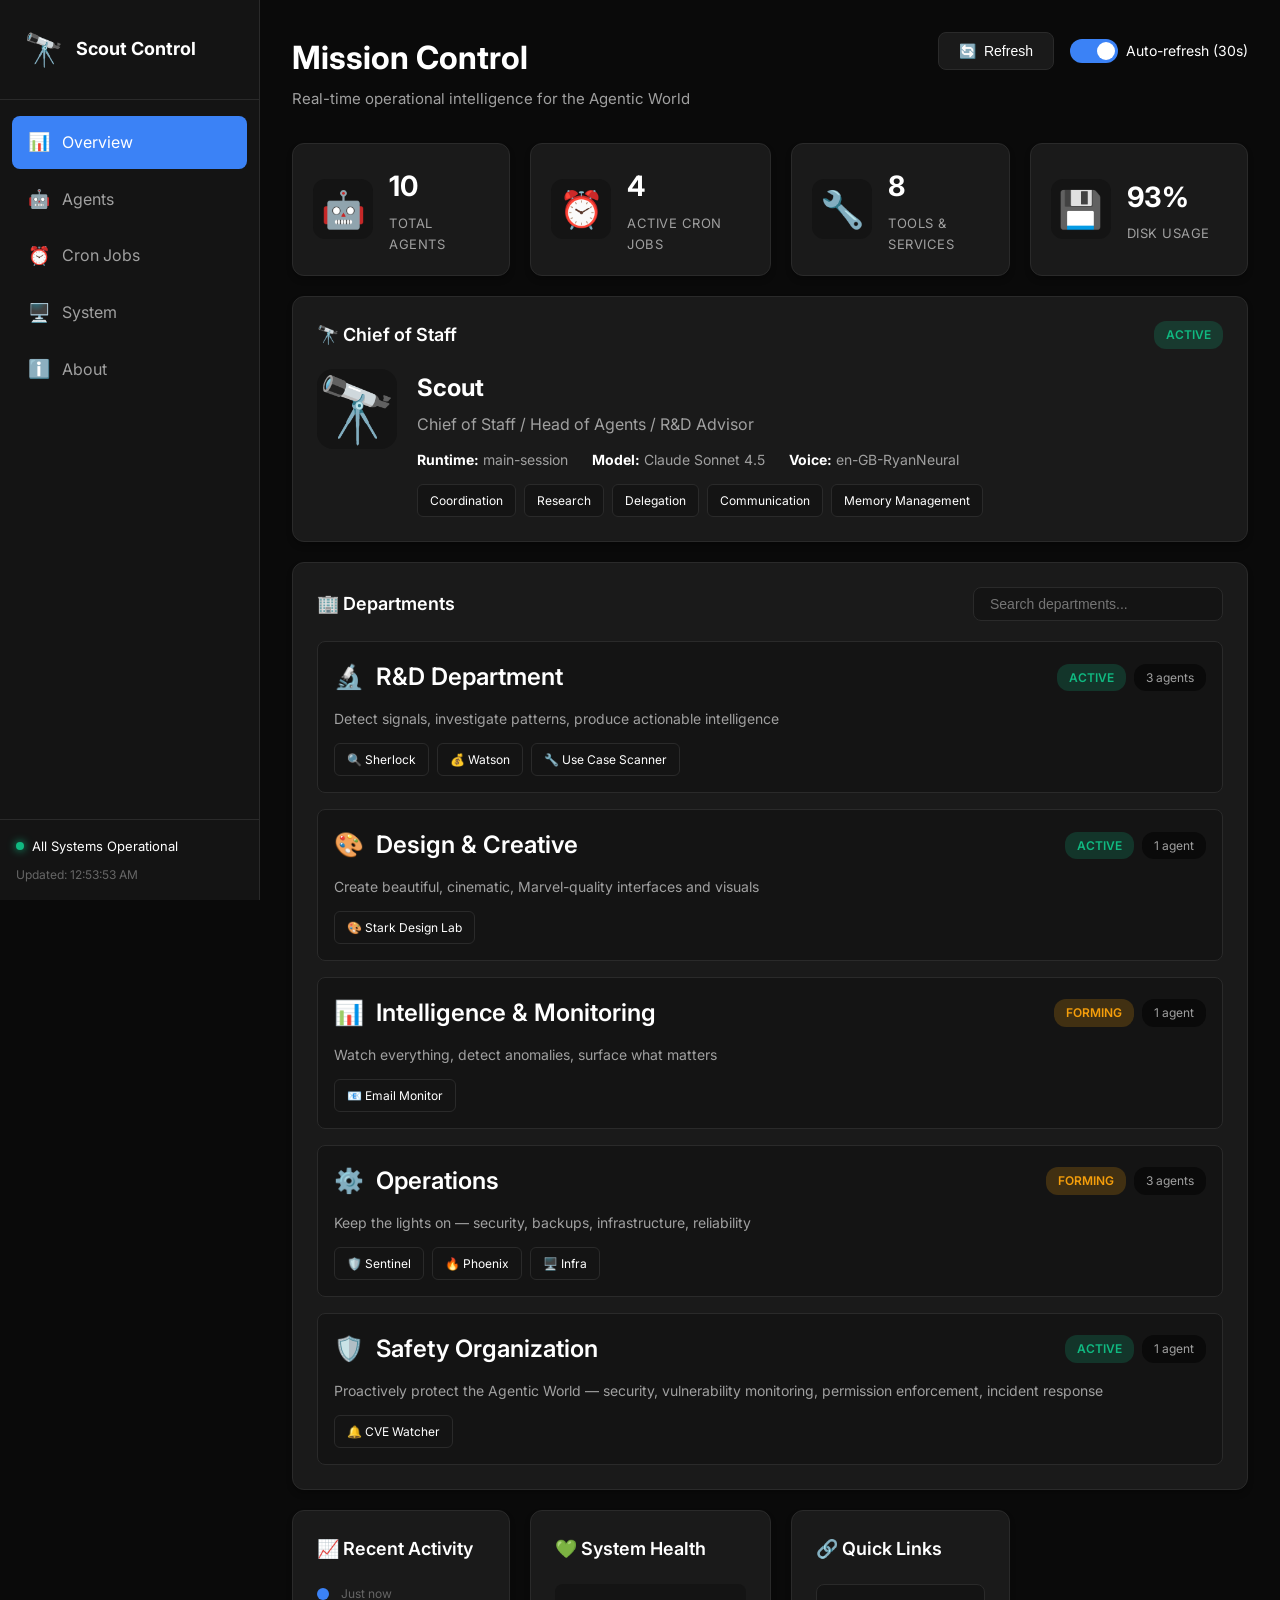
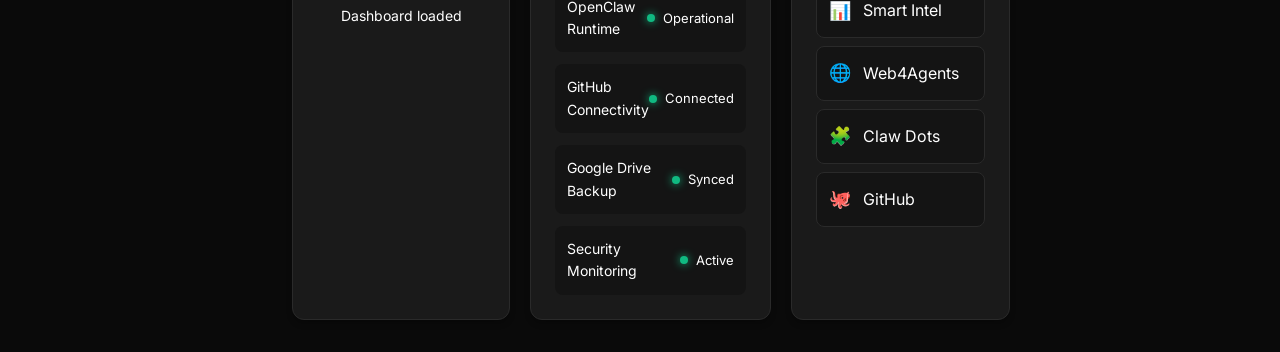
==== dashboard/index.html @ 81be3d18 "Add Scout Mission Control dashboard - comprehensive agent monitoring" ====
<!DOCTYPE html>
<html lang="en">
<head>
    <meta charset="UTF-8">
    <meta name="viewport" content="width=device-width, initial-scale=1.0">
    <title>Scout Mission Control</title>
    <link rel="stylesheet" href="styles.css">
    <link rel="preconnect" href="https://fonts.googleapis.com">
    <link rel="preconnect" href="https://fonts.gstatic.com" crossorigin>
    <link href="https://fonts.googleapis.com/css2?family=Inter:wght@400;500;600;700&display=swap" rel="stylesheet">
</head>
<body>
    <nav class="sidebar">
        <div class="logo">
            <span class="logo-icon">🔭</span>
            <span class="logo-text">Scout Control</span>
        </div>
        <ul class="nav-links">
            <li class="active"><a href="index.html"><span>📊</span> Overview</a></li>
            <li><a href="agents.html"><span>🤖</span> Agents</a></li>
            <li><a href="cron.html"><span>⏰</span> Cron Jobs</a></li>
            <li><a href="system.html"><span>🖥️</span> System</a></li>
            <li><a href="about.html"><span>ℹ️</span> About</a></li>
        </ul>
        <div class="sidebar-footer">
            <div class="status-indicator">
                <span class="status-dot active"></span>
                <span>All Systems Operational</span>
            </div>
            <div class="last-updated" id="lastUpdated">Updated: --</div>
        </div>
    </nav>

    <main class="main-content">
        <header class="page-header">
            <div>
                <h1>Mission Control</h1>
                <p>Real-time operational intelligence for the Agentic World</p>
            </div>
            <div class="header-actions">
                <button class="btn-secondary" id="refreshBtn">
                    <span>🔄</span> Refresh
                </button>
                <div class="auto-refresh">
                    <label class="switch">
                        <input type="checkbox" id="autoRefresh" checked>
                        <span class="slider"></span>
                    </label>
                    <span>Auto-refresh (30s)</span>
                </div>
            </div>
        </header>

        <div class="dashboard-grid">
            <!-- Quick Stats -->
            <div class="card stat-card">
                <div class="stat-icon">🤖</div>
                <div class="stat-content">
                    <div class="stat-value" id="totalAgents">--</div>
                    <div class="stat-label">Total Agents</div>
                </div>
            </div>

            <div class="card stat-card">
                <div class="stat-icon">⏰</div>
                <div class="stat-content">
                    <div class="stat-value" id="activeCrons">--</div>
                    <div class="stat-label">Active Cron Jobs</div>
                </div>
            </div>

            <div class="card stat-card">
                <div class="stat-icon">🔧</div>
                <div class="stat-content">
                    <div class="stat-value" id="totalTools">--</div>
                    <div class="stat-label">Tools & Services</div>
                </div>
            </div>

            <div class="card stat-card">
                <div class="stat-icon">💾</div>
                <div class="stat-content">
                    <div class="stat-value" id="diskUsage">93%</div>
                    <div class="stat-label">Disk Usage</div>
                </div>
            </div>

            <!-- Agent Status Overview -->
            <div class="card wide">
                <div class="card-header">
                    <h2>🔭 Chief of Staff</h2>
                    <span class="badge success">Active</span>
                </div>
                <div class="card-content">
                    <div class="agent-profile">
                        <div class="agent-avatar">🔭</div>
                        <div class="agent-info">
                            <h3>Scout</h3>
                            <p class="agent-role">Chief of Staff / Head of Agents / R&D Advisor</p>
                            <div class="agent-meta">
                                <span class="meta-item"><strong>Runtime:</strong> main-session</span>
                                <span class="meta-item"><strong>Model:</strong> Claude Sonnet 4.5</span>
                                <span class="meta-item"><strong>Voice:</strong> en-GB-RyanNeural</span>
                            </div>
                            <div class="capabilities">
                                <span class="capability-tag">Coordination</span>
                                <span class="capability-tag">Research</span>
                                <span class="capability-tag">Delegation</span>
                                <span class="capability-tag">Communication</span>
                                <span class="capability-tag">Memory Management</span>
                            </div>
                        </div>
                    </div>
                </div>
            </div>

            <!-- Department Overview -->
            <div class="card wide">
                <div class="card-header">
                    <h2>🏢 Departments</h2>
                    <input type="text" class="search-box" placeholder="Search departments..." id="deptSearch">
                </div>
                <div class="card-content">
                    <div id="departmentsList" class="departments-list">
                        <!-- Populated by JavaScript -->
                    </div>
                </div>
            </div>

            <!-- Recent Activity -->
            <div class="card">
                <div class="card-header">
                    <h2>📈 Recent Activity</h2>
                </div>
                <div class="card-content">
                    <div class="timeline" id="activityTimeline">
                        <div class="timeline-item">
                            <div class="timeline-dot"></div>
                            <div class="timeline-content">
                                <div class="timeline-time">Just now</div>
                                <div class="timeline-text">Dashboard loaded</div>
                            </div>
                        </div>
                    </div>
                </div>
            </div>

            <!-- System Health -->
            <div class="card">
                <div class="card-header">
                    <h2>💚 System Health</h2>
                </div>
                <div class="card-content">
                    <div class="health-metrics">
                        <div class="health-item">
                            <div class="health-label">OpenClaw Runtime</div>
                            <div class="health-status">
                                <span class="status-dot active"></span>
                                <span>Operational</span>
                            </div>
                        </div>
                        <div class="health-item">
                            <div class="health-label">GitHub Connectivity</div>
                            <div class="health-status">
                                <span class="status-dot active"></span>
                                <span>Connected</span>
                            </div>
                        </div>
                        <div class="health-item">
                            <div class="health-label">Google Drive Backup</div>
                            <div class="health-status">
                                <span class="status-dot active"></span>
                                <span>Synced</span>
                            </div>
                        </div>
                        <div class="health-item">
                            <div class="health-label">Security Monitoring</div>
                            <div class="health-status">
                                <span class="status-dot active"></span>
                                <span>Active</span>
                            </div>
                        </div>
                    </div>
                </div>
            </div>

            <!-- Quick Links -->
            <div class="card">
                <div class="card-header">
                    <h2>🔗 Quick Links</h2>
                </div>
                <div class="card-content">
                    <div class="quick-links">
                        <a href="https://sameer-goel.github.io/smart-intel/" class="quick-link" target="_blank">
                            <span>📊</span> Smart Intel
                        </a>
                        <a href="https://sameer-goel.github.io/web4agents/" class="quick-link" target="_blank">
                            <span>🌐</span> Web4Agents
                        </a>
                        <a href="https://sameer-goel.github.io/claw-dots/" class="quick-link" target="_blank">
                            <span>🧩</span> Claw Dots
                        </a>
                        <a href="https://github.com/sameer-goel" class="quick-link" target="_blank">
                            <span>🐙</span> GitHub
                        </a>
                    </div>
                </div>
            </div>
        </div>
    </main>

    <script src="data.js"></script>
    <script src="app.js"></script>
</body>
</html>
---- dashboard/styles.css ----
:root {
    --bg-primary: #0a0a0a;
    --bg-secondary: #141414;
    --bg-card: #1a1a1a;
    --bg-hover: #222;
    --text-primary: #fff;
    --text-secondary: #a0a0a0;
    --text-tertiary: #666;
    --border-color: #2a2a2a;
    --accent-blue: #3b82f6;
    --accent-green: #10b981;
    --accent-yellow: #f59e0b;
    --accent-red: #ef4444;
    --accent-purple: #8b5cf6;
    --shadow: 0 4px 6px -1px rgba(0, 0, 0, 0.3);
    --shadow-lg: 0 10px 15px -3px rgba(0, 0, 0, 0.4);
}

* {
    margin: 0;
    padding: 0;
    box-sizing: border-box;
}

body {
    font-family: 'Inter', -apple-system, BlinkMacSystemFont, 'Segoe UI', sans-serif;
    background: var(--bg-primary);
    color: var(--text-primary);
    line-height: 1.6;
    display: flex;
    min-height: 100vh;
}

/* Sidebar */
.sidebar {
    width: 260px;
    background: var(--bg-secondary);
    border-right: 1px solid var(--border-color);
    display: flex;
    flex-direction: column;
    position: fixed;
    height: 100vh;
    z-index: 100;
}

.logo {
    padding: 24px;
    display: flex;
    align-items: center;
    gap: 12px;
    border-bottom: 1px solid var(--border-color);
}

.logo-icon {
    font-size: 32px;
}

.logo-text {
    font-size: 18px;
    font-weight: 700;
}

.nav-links {
    list-style: none;
    padding: 16px 12px;
    flex: 1;
}

.nav-links li {
    margin-bottom: 4px;
}

.nav-links a {
    display: flex;
    align-items: center;
    gap: 12px;
    padding: 12px 16px;
    color: var(--text-secondary);
    text-decoration: none;
    border-radius: 8px;
    transition: all 0.2s;
}

.nav-links a span {
    font-size: 18px;
}

.nav-links a:hover {
    background: var(--bg-hover);
    color: var(--text-primary);
}

.nav-links li.active a {
    background: var(--accent-blue);
    color: white;
}

.sidebar-footer {
    padding: 16px;
    border-top: 1px solid var(--border-color);
}

.status-indicator {
    display: flex;
    align-items: center;
    gap: 8px;
    font-size: 13px;
    margin-bottom: 8px;
}

.status-dot {
    width: 8px;
    height: 8px;
    border-radius: 50%;
    background: var(--text-tertiary);
}

.status-dot.active {
    background: var(--accent-green);
    box-shadow: 0 0 8px var(--accent-green);
}

.last-updated {
    font-size: 12px;
    color: var(--text-tertiary);
}

/* Main Content */
.main-content {
    flex: 1;
    margin-left: 260px;
    padding: 32px;
}

.page-header {
    margin-bottom: 32px;
    display: flex;
    justify-content: space-between;
    align-items: flex-start;
}

.page-header h1 {
    font-size: 32px;
    font-weight: 700;
    margin-bottom: 4px;
}

.page-header p {
    color: var(--text-secondary);
    font-size: 15px;
}

.header-actions {
    display: flex;
    gap: 16px;
    align-items: center;
}

.btn-secondary {
    background: var(--bg-card);
    border: 1px solid var(--border-color);
    color: var(--text-primary);
    padding: 10px 20px;
    border-radius: 8px;
    cursor: pointer;
    display: flex;
    align-items: center;
    gap: 8px;
    font-size: 14px;
    font-weight: 500;
    transition: all 0.2s;
}

.btn-secondary:hover {
    background: var(--bg-hover);
    border-color: var(--accent-blue);
}

.auto-refresh {
    display: flex;
    align-items: center;
    gap: 8px;
    font-size: 14px;
}

/* Toggle Switch */
.switch {
    position: relative;
    display: inline-block;
    width: 48px;
    height: 24px;
}

.switch input {
    opacity: 0;
    width: 0;
    height: 0;
}

.slider {
    position: absolute;
    cursor: pointer;
    top: 0;
    left: 0;
    right: 0;
    bottom: 0;
    background-color: var(--bg-hover);
    transition: 0.3s;
    border-radius: 24px;
}

.slider:before {
    position: absolute;
    content: "";
    height: 18px;
    width: 18px;
    left: 3px;
    bottom: 3px;
    background-color: white;
    transition: 0.3s;
    border-radius: 50%;
}

input:checked + .slider {
    background-color: var(--accent-blue);
}

input:checked + .slider:before {
    transform: translateX(24px);
}

/* Dashboard Grid */
.dashboard-grid {
    display: grid;
    grid-template-columns: repeat(4, 1fr);
    gap: 20px;
}

.card {
    background: var(--bg-card);
    border: 1px solid var(--border-color);
    border-radius: 12px;
    padding: 24px;
    box-shadow: var(--shadow);
    transition: all 0.3s;
}

.card:hover {
    border-color: var(--accent-blue);
    box-shadow: var(--shadow-lg);
}

.card.wide {
    grid-column: span 4;
}

.stat-card {
    display: flex;
    align-items: center;
    gap: 16px;
    padding: 20px;
}

.stat-icon {
    font-size: 36px;
    width: 60px;
    height: 60px;
    background: var(--bg-secondary);
    border-radius: 12px;
    display: flex;
    align-items: center;
    justify-content: center;
}

.stat-content {
    flex: 1;
}

.stat-value {
    font-size: 28px;
    font-weight: 700;
    margin-bottom: 4px;
}

.stat-label {
    font-size: 13px;
    color: var(--text-secondary);
    text-transform: uppercase;
    letter-spacing: 0.5px;
}

.card-header {
    display: flex;
    justify-content: space-between;
    align-items: center;
    margin-bottom: 20px;
}

.card-header h2 {
    font-size: 18px;
    font-weight: 600;
}

.badge {
    padding: 4px 12px;
    border-radius: 12px;
    font-size: 12px;
    font-weight: 600;
    text-transform: uppercase;
}

.badge.success {
    background: rgba(16, 185, 129, 0.2);
    color: var(--accent-green);
}

.badge.warning {
    background: rgba(245, 158, 11, 0.2);
    color: var(--accent-yellow);
}

.badge.error {
    background: rgba(239, 68, 68, 0.2);
    color: var(--accent-red);
}

/* Agent Profile */
.agent-profile {
    display: flex;
    gap: 20px;
}

.agent-avatar {
    font-size: 64px;
    width: 80px;
    height: 80px;
    background: var(--bg-secondary);
    border-radius: 16px;
    display: flex;
    align-items: center;
    justify-content: center;
}

.agent-info {
    flex: 1;
}

.agent-info h3 {
    font-size: 24px;
    margin-bottom: 4px;
}

.agent-role {
    color: var(--text-secondary);
    margin-bottom: 12px;
}

.agent-meta {
    display: flex;
    gap: 24px;
    margin-bottom: 12px;
    font-size: 14px;
}

.meta-item {
    color: var(--text-secondary);
}

.meta-item strong {
    color: var(--text-primary);
}

.capabilities {
    display: flex;
    flex-wrap: wrap;
    gap: 8px;
}

.capability-tag {
    background: var(--bg-secondary);
    padding: 6px 12px;
    border-radius: 6px;
    font-size: 12px;
    border: 1px solid var(--border-color);
}

/* Departments List */
.departments-list {
    display: flex;
    flex-direction: column;
    gap: 16px;
}

.department-card {
    background: var(--bg-secondary);
    border: 1px solid var(--border-color);
    border-radius: 8px;
    padding: 16px;
    transition: all 0.2s;
    cursor: pointer;
}

.department-card:hover {
    border-color: var(--accent-blue);
    transform: translateY(-2px);
}

.department-header {
    display: flex;
    justify-content: space-between;
    align-items: center;
    margin-bottom: 12px;
}

.department-title {
    display: flex;
    align-items: center;
    gap: 12px;
    font-size: 18px;
    font-weight: 600;
}

.department-title span {
    font-size: 24px;
}

.department-mission {
    color: var(--text-secondary);
    font-size: 14px;
    margin-bottom: 12px;
}

.agent-count {
    background: var(--bg-primary);
    padding: 4px 12px;
    border-radius: 12px;
    font-size: 12px;
    color: var(--text-secondary);
}

/* Timeline */
.timeline {
    display: flex;
    flex-direction: column;
    gap: 16px;
}

.timeline-item {
    display: flex;
    gap: 12px;
}

.timeline-dot {
    width: 12px;
    height: 12px;
    border-radius: 50%;
    background: var(--accent-blue);
    margin-top: 4px;
    flex-shrink: 0;
}

.timeline-content {
    flex: 1;
}

.timeline-time {
    font-size: 12px;
    color: var(--text-tertiary);
    margin-bottom: 2px;
}

.timeline-text {
    font-size: 14px;
}

/* Health Metrics */
.health-metrics {
    display: flex;
    flex-direction: column;
    gap: 12px;
}

.health-item {
    display: flex;
    justify-content: space-between;
    align-items: center;
    padding: 12px;
    background: var(--bg-secondary);
    border-radius: 8px;
}

.health-label {
    font-size: 14px;
}

.health-status {
    display: flex;
    align-items: center;
    gap: 8px;
    font-size: 13px;
}

/* Quick Links */
.quick-links {
    display: flex;
    flex-direction: column;
    gap: 8px;
}

.quick-link {
    display: flex;
    align-items: center;
    gap: 12px;
    padding: 12px;
    background: var(--bg-secondary);
    border: 1px solid var(--border-color);
    border-radius: 8px;
    text-decoration: none;
    color: var(--text-primary);
    transition: all 0.2s;
}

.quick-link:hover {
    background: var(--bg-hover);
    border-color: var(--accent-blue);
    transform: translateX(4px);
}

.quick-link span {
    font-size: 18px;
}

/* Search Box */
.search-box {
    background: var(--bg-secondary);
    border: 1px solid var(--border-color);
    color: var(--text-primary);
    padding: 8px 16px;
    border-radius: 8px;
    font-size: 14px;
    width: 250px;
    transition: all 0.2s;
}

.search-box:focus {
    outline: none;
    border-color: var(--accent-blue);
}

/* Responsive */
@media (max-width: 1200px) {
    .dashboard-grid {
        grid-template-columns: repeat(2, 1fr);
    }
    .card.wide {
        grid-column: span 2;
    }
}

@media (max-width: 768px) {
    .sidebar {
        width: 0;
        transform: translateX(-100%);
    }
    .main-content {
        margin-left: 0;
    }
    .dashboard-grid {
        grid-template-columns: 1fr;
    }
    .card.wide {
        grid-column: span 1;
    }
    .page-header {
        flex-direction: column;
        gap: 16px;
    }
    .header-actions {
        width: 100%;
        justify-content: space-between;
    }
}

/* Progress Bars */
.progress-bar {
    width: 100%;
    height: 8px;
    background: var(--bg-secondary);
    border-radius: 4px;
    overflow: hidden;
}

.progress-fill {
    height: 100%;
    transition: width 0.3s ease;
    border-radius: 4px;
}
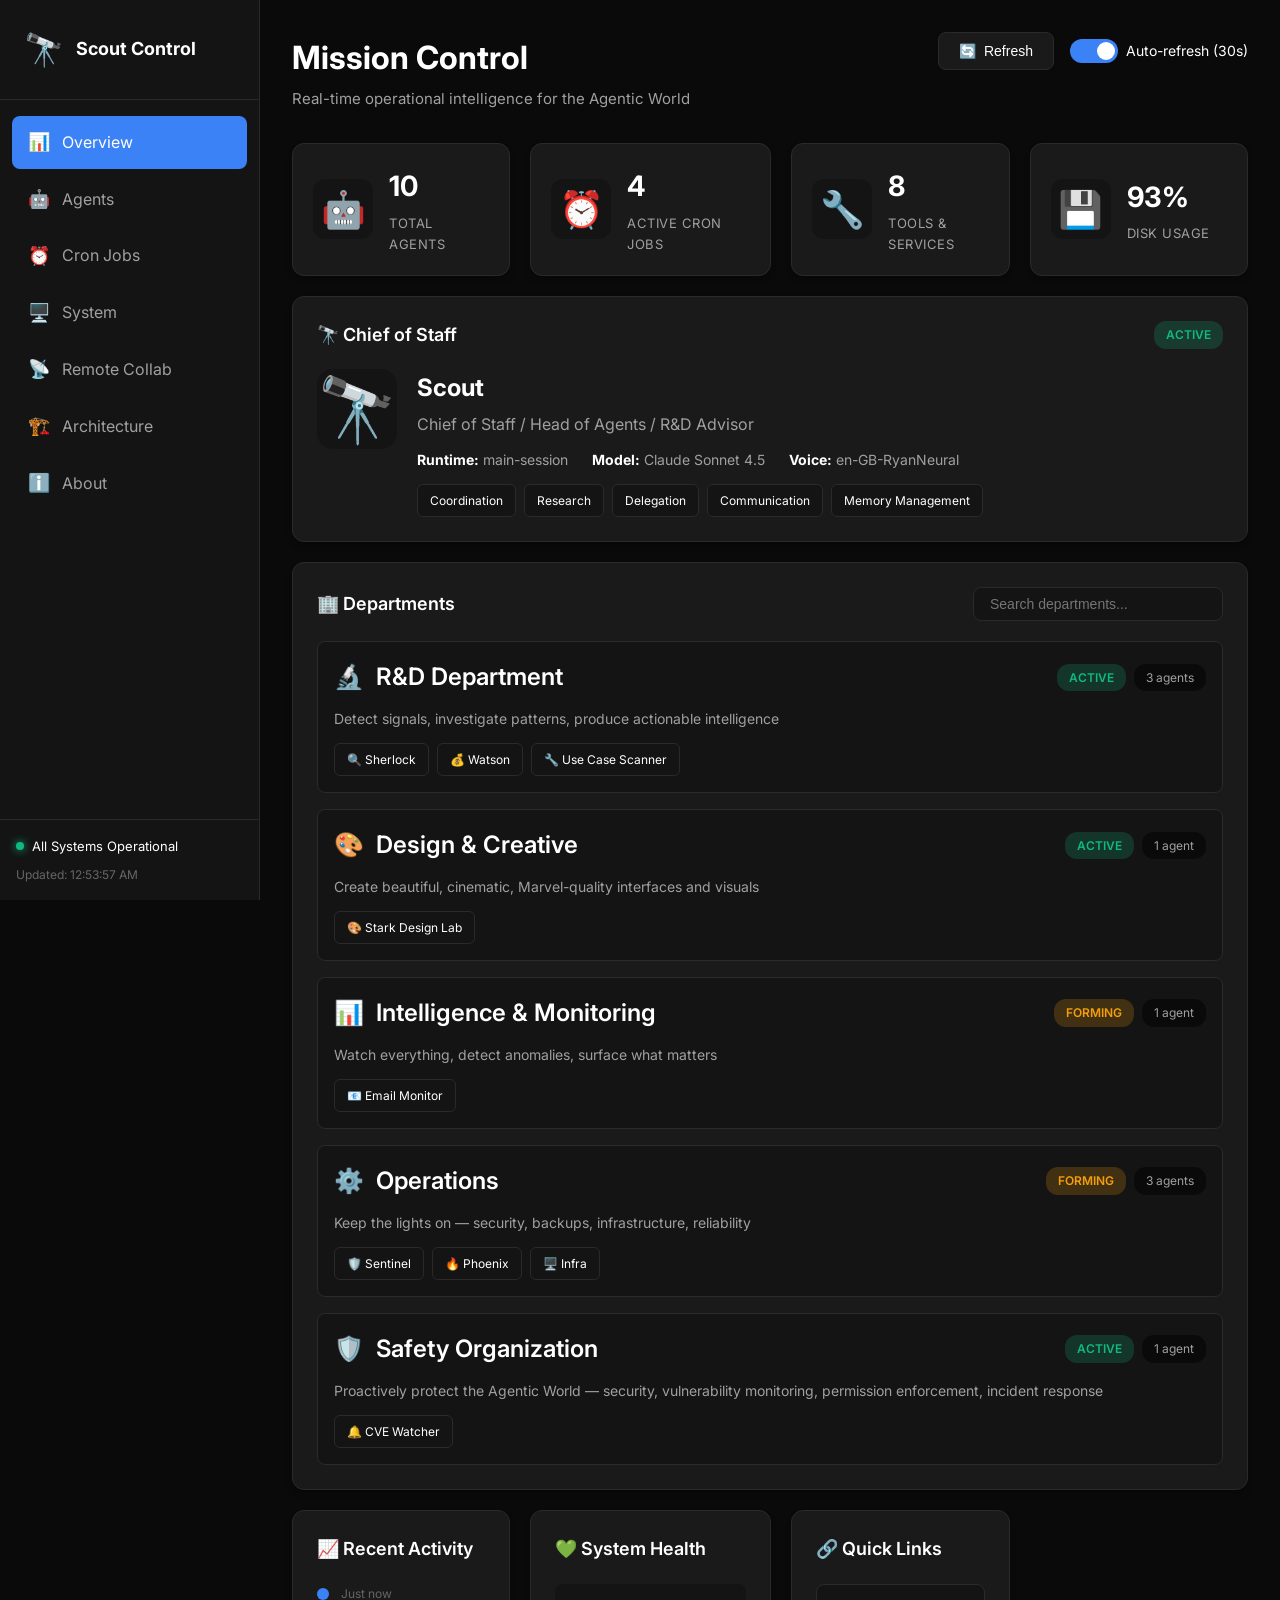
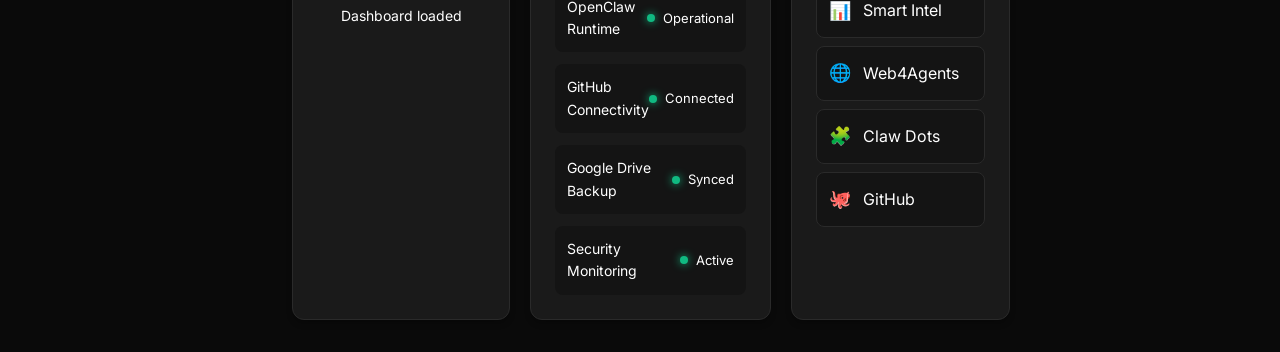
==== commit a0c933be: "docs: add remote collaboration & architecture visualization pages - remote-collaboration.html: compr" ====
--- a/dashboard/index.html
+++ b/dashboard/index.html
@@ -20,6 +20,8 @@
             <li><a href="agents.html"><span>🤖</span> Agents</a></li>
             <li><a href="cron.html"><span>⏰</span> Cron Jobs</a></li>
             <li><a href="system.html"><span>🖥️</span> System</a></li>
+            <li><a href="remote-collaboration.html"><span>📡</span> Remote Collab</a></li>
+            <li><a href="openclaw-architecture.html"><span>🏗️</span> Architecture</a></li>
             <li><a href="about.html"><span>ℹ️</span> About</a></li>
         </ul>
         <div class="sidebar-footer">
